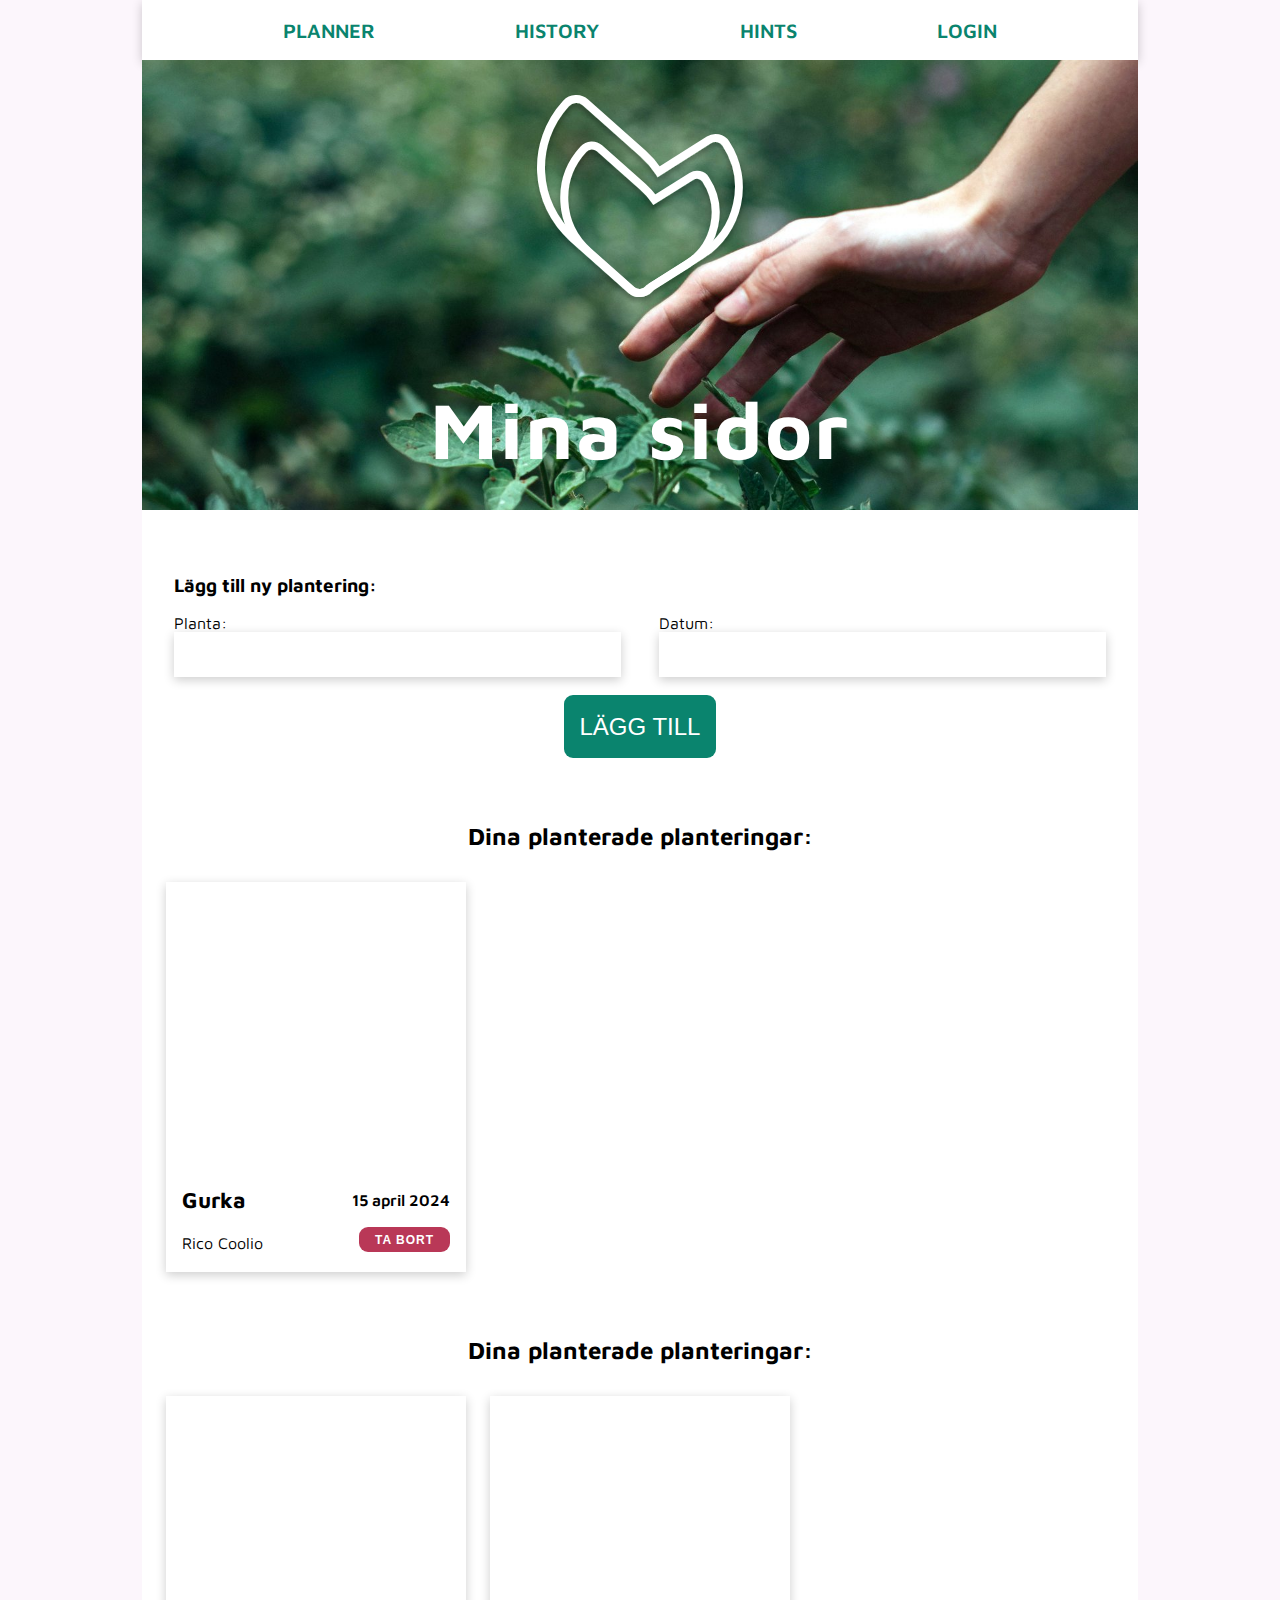
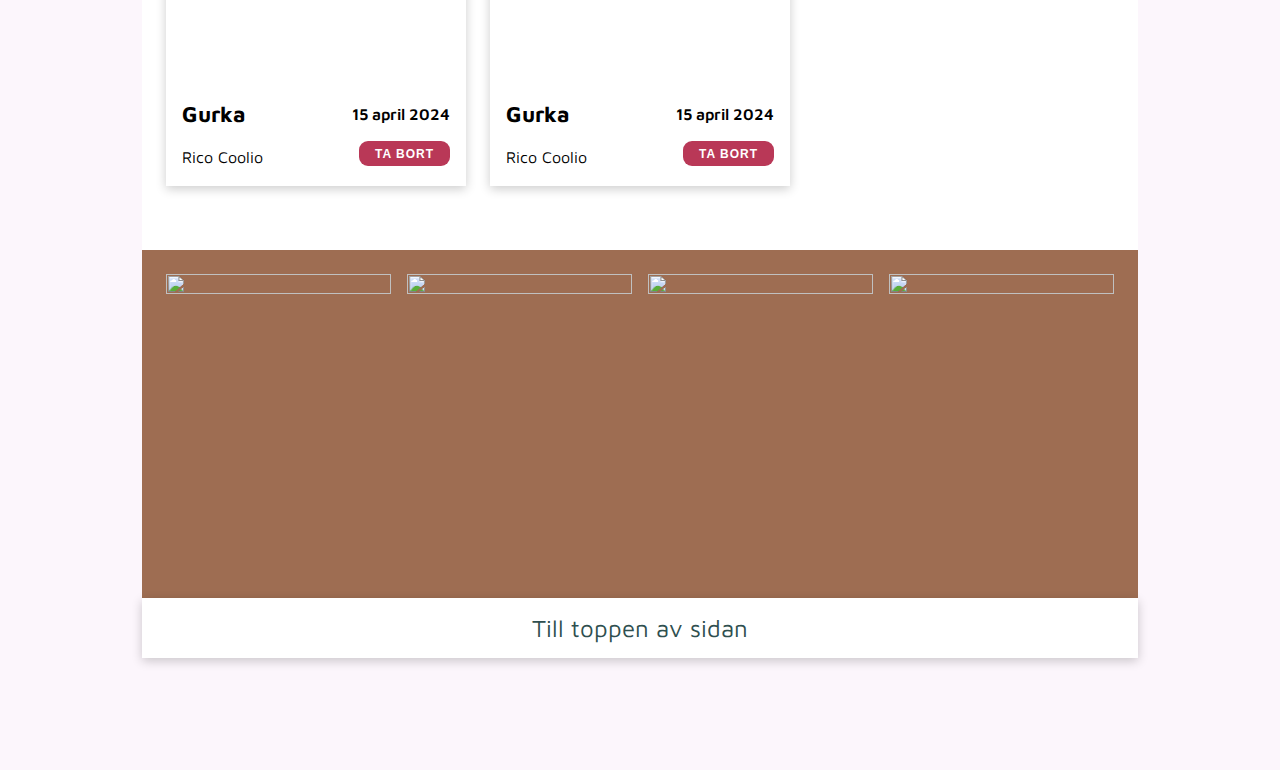
==== my_pages.html @ f5037228 "page 2 desktop" ====
<!DOCTYPE html>
<html lang="en">
<head>
    <meta charset="UTF-8">
    <meta name="viewport" content="width=device-width, initial-scale=1.0">
    <title>Mina sidor</title>
    <link rel="stylesheet" href="my_pages.css">
    <link href='https://fonts.googleapis.com/css?family=Maven Pro' rel='stylesheet'>
</head>
<body>
    <div class="wrapper">
        <header>
            <nav>
                <a href="">PLANNER</a>
                <a href="">HISTORY</a>
                <a href="">HINTS</a>
                <a href="">LOGIN</a>
            </nav>
            <section class="hero">
                <figure>
                    <img src="./imgs/logo.svg" alt="logo">
                </figure>
                <h1>Mina sidor</h1>
            </section>
            <form>
                <fieldset>
                    <h3>Lägg till ny plantering:</h3><br>
                    <div class="inputs">
                        <aside>
                            <label for="plant">Planta:</label><br>
                            <input type="text" id="plant">
                        </aside>
                        <aside>
                            <label for="date">Datum:</label><br>
                            <input type="text" id="date">
                        </aside>
                    </div>
                </fieldset><br>
                <div class="btn-center">
                    <button>Lägg till</button>
                </div>
            </form>
        </header>
        <main>
            <h2>Dina planterade planteringar:</h2>
            <section class="cards">
                <article>
                    <figure class="image-form" id="bg-image-1">
                        <img src="./imgs/plant.svg" alt="plant-svg-img">
                    </figure>
                    <div class="card-footer">
                        <h3>Gurka</h3>
                        <p class="date">15 april 2024</p>
                        <p class="sort">Rico Coolio</p>
                        <button>Ta bort</button>
                        <img class="trash" src="./imgs/trash-can.svg" alt="trash-basket">   
                    </div>
                </article>
            </section>
            <h2>Dina planterade planteringar:</h2>
            <section class="cards">
                <article>
                    <figure class="image-form" id="bg-image-1">
                        <img src="./imgs/plant.svg" alt="plant-svg-img">
                    </figure>
                    <div class="card-footer">
                        <h3>Gurka</h3>
                        <p class="date">15 april 2024</p>
                        <p class="sort">Rico Coolio</p>
                        <button>Ta bort</button>
                        <img class="trash" src="./imgs/trash-can.svg" alt="trash-basket">   
                    </div>
                </article>
                <article>
                    <figure class="image-form" id="bg-image-1">
                        <img src="./imgs/plant.svg" alt="plant-svg-img">
                    </figure>
                    <div class="card-footer">
                        <h3>Gurka</h3>
                        <p class="date">15 april 2024</p>
                        <p class="sort">Rico Coolio</p>
                        <button>Ta bort</button>
                        <img class="trash" src="./imgs/trash-can.svg" alt="trash-basket">   
                    </div>
                </article>
                <article></article>
            </section>
        </main>
        <footer>
            <section class="gallery">
                <article>
                    <img src="https://plus.unsplash.com/premium_photo-1678344170545-c3edef92a16e?q=80&w=2942&auto=format&fit=crop&ixlib=rb-4.0.3&ixid=M3wxMjA3fDB8MHxwaG90by1wYWdlfHx8fGVufDB8fHx8fA%3D%3D" alt="">
                </article>
                <article>
                    <img src="https://images.unsplash.com/photo-1515150144380-bca9f1650ed9?q=80&w=2787&auto=format&fit=crop&ixlib=rb-4.0.3&ixid=M3wxMjA3fDB8MHxwaG90by1wYWdlfHx8fGVufDB8fHx8fA%3D%3D" alt="">
                </article>
                <article>
                    <img src="https://images.unsplash.com/photo-1464226184884-fa280b87c399?q=80&w=2500&auto=format&fit=crop&ixlib=rb-4.0.3&ixid=M3wxMjA3fDB8MHxwaG90by1wYWdlfHx8fGVufDB8fHx8fA%3D%3D" alt="">
                </article>
                <article>
                    <img src="https://plus.unsplash.com/premium_photo-1681398651047-78491e34f66a?q=80&w=2940&auto=format&fit=crop&ixlib=rb-4.0.3&ixid=M3wxMjA3fDB8MHxwaG90by1wYWdlfHx8fGVufDB8fHx8fA%3D%3D" alt="">
                </article>
            </section>
            <section class="bottom-link">
                <a href="#">Till toppen av sidan</a>
            </section>
        </footer>
    </div>    
</body>
</html>
---- my_pages.css ----
:root {
    --wrapper-color: rgb(252, 246, 252);
    --bg-color-brown: rgb(158, 109, 82);
    --bg-color-green: rgb(10, 132, 110);
    --bg-card-button: rgb(185, 56, 87);
}

* {
    box-sizing: border-box;
    margin: 0;
    padding: 0;
}

body {
    display: flex;
    justify-content: center;
    background-color: var(--wrapper-color);
}

.wrapper {
    min-height: 100vh;
    max-width: 1000px;
    font-family: 'Maven Pro';
    background-color: white;
    margin-bottom: 7rem;
}

header nav {
    display: flex;
    justify-content: space-evenly;
    align-items: center;
    height: 60px;
    box-shadow: 0 3px 10px rgb(0 0 0 / 0.2);

    a {
        color: var(--bg-color-green);
        text-decoration: none;
        font-size: 20px;
        font-weight: 600;
    }
}

.hero {
    height: 50vh;
    background-image: url("./imgs/earth-with-plants.jpg");
    background-size: cover;
    background-position: center;
    display: flex;
    flex-direction: column;
    align-items: center;
    justify-content: space-around;
    color: white;
    font-size: 40px;
    letter-spacing: 2px;
}

form {
    margin: 4rem 2rem;

    fieldset {
        border: none;
    }
}

.inputs {
    display: flex;
    width: 100%;
    justify-content: space-between;
    
    aside {
        width: 48%;
    }
}

input[type=text] {
    height: 45px;
    width: 100%;
    border: none;
    box-shadow: 0 3px 10px rgb(0 0 0 / 0.2);
}

.btn-center {
    text-align: center;
}

button {
    width: max-content;
    height: 63px;
    padding: 0 1rem;
    background-color: var(--bg-color-green);
    border-radius: 9px;
    color: white;
    font-size: 24px;
    border: none;
    cursor: pointer;
    text-transform: uppercase;
}

main h2 {
    text-align: center;
}

.cards {
    display: grid;
    grid-template-columns: repeat(3, fr);
    gap: 1.5rem;
    margin: 2rem 1.5rem 4rem;

    article {
        width: 300px;
        height: 390px;
        box-shadow: 0 3px 10px rgb(0 0 0 / 0.2);
        
        .image-form {
            background-image: url("https://images.unsplash.com/photo-1518568403628-df55701ade9e?q=80&w=2940&auto=format&fit=crop&ixlib=rb-4.0.3&ixid=M3wxMjA3fDB8MHxwaG90by1wYWdlfHx8fGVufDB8fHx8fA%3D%3D");
            width: 100%;
            aspect-ratio: 1;
            background-position: center;
            background-size: cover;
            display: flex;
            justify-content: center;
            align-items: center;
        }
    }

    article:nth-child(1) {
        grid-column: 1 / 1;
    }

    article:nth-child(3) {
        grid-column: 3 / 4;
        visibility: hidden;
    }

    .card-footer {
        height: 80px;
        display: grid;
        grid-template-columns: 1fr 1fr;
        justify-items: start;
        align-items: center;
        padding: 0 1rem;

        h3 {
            font-size: 22px;
        }

        p {
            font-size: 16px;
        }

        .date {
            justify-self: end;
            font-weight: 600;
        }

        .sort {
            margin-top: auto;
        }

        button {
            background-color: var(--bg-card-button);
            height: 25px;
            font-size: 12px;
            letter-spacing: 1px;
            font-weight: 600;
            justify-self: end;
            margin-top: auto;
        }

        img.trash {
            height: 0;
        }
    }
}

.gallery {
    display: grid;
    grid-template-columns: repeat(4, 1fr);
    gap: 1rem;
    padding: 1.5rem;
    background-color: var(--bg-color-brown);

    article img {
        width: 100%;
        aspect-ratio: 3 / 4;
        object-fit: cover;
        object-position: center;
    }
}

.bottom-link {
    height: 60px;
    box-shadow: 0 3px 10px rgb(0 0 0 / 0.2);
    text-align: center;
    padding: 1rem;

    a {
        color: darkslategray;
        text-decoration: none;
        font-size: 24px;
    }
}
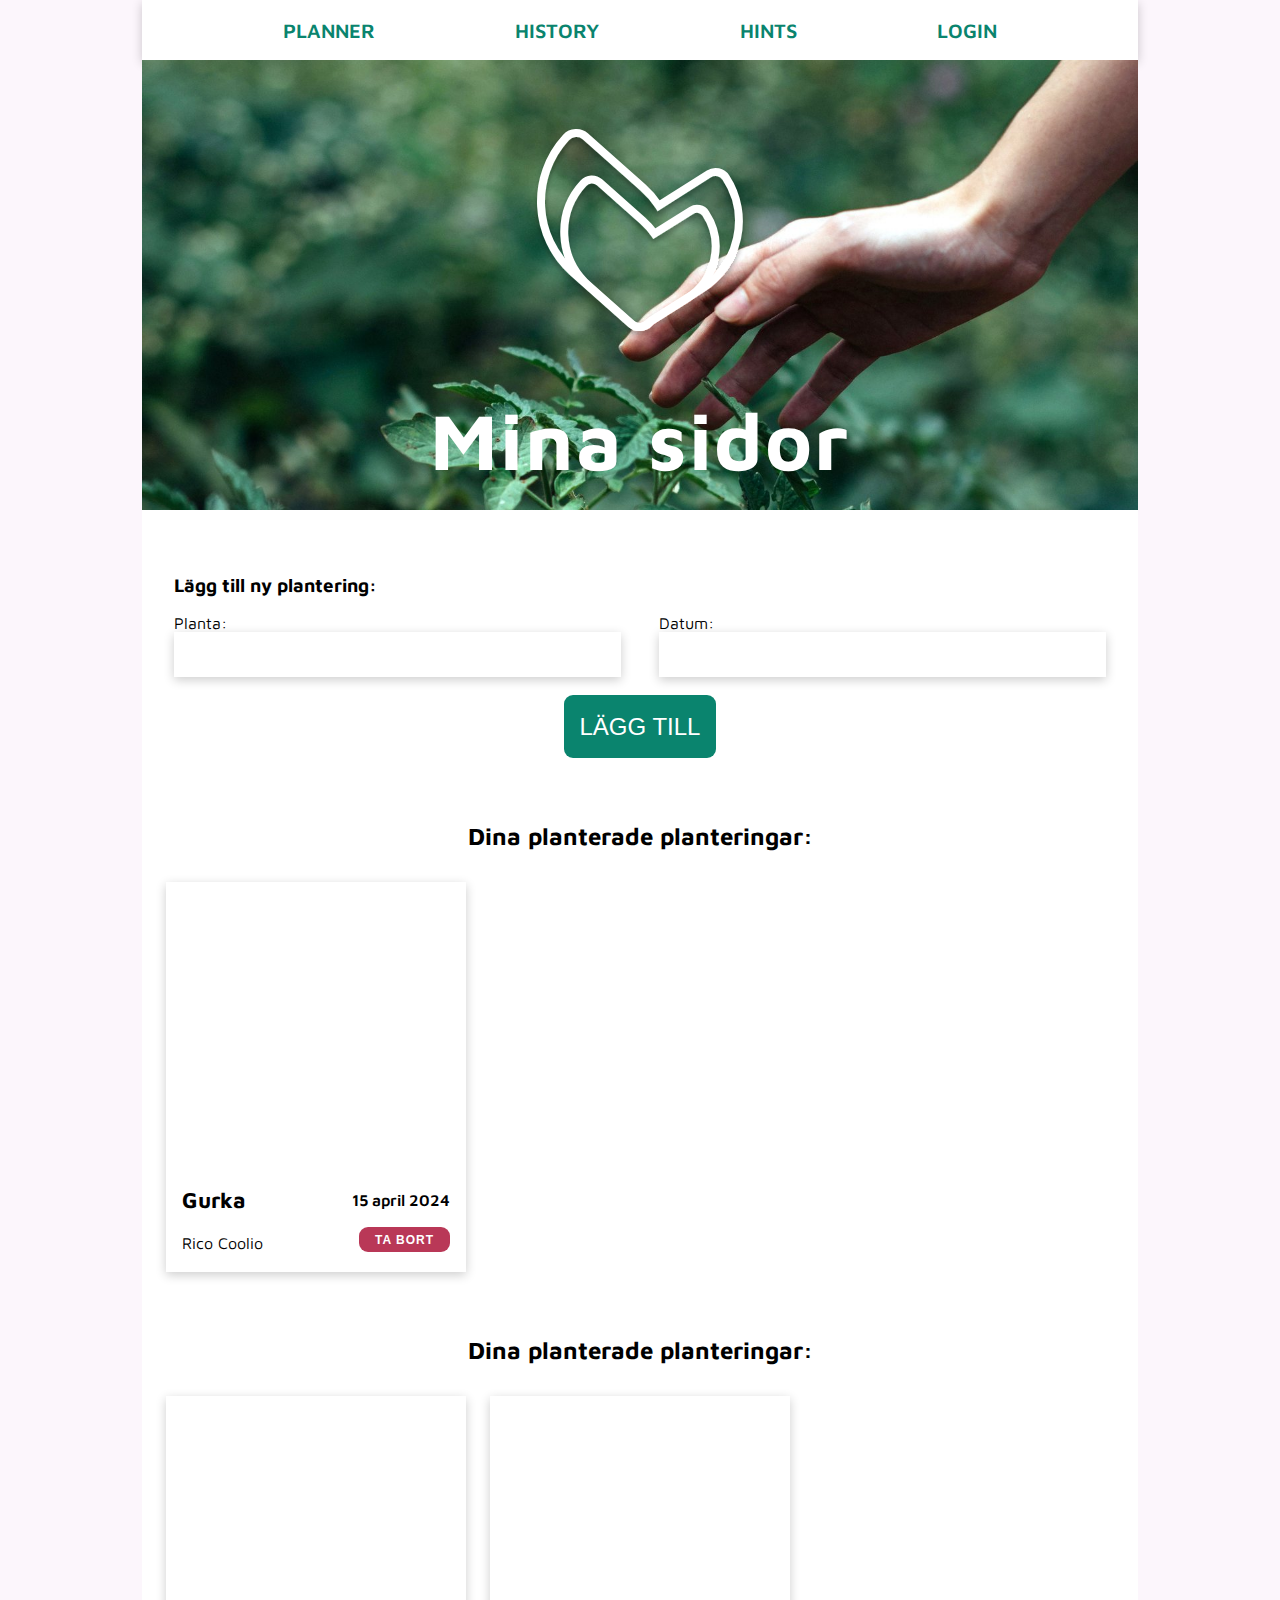
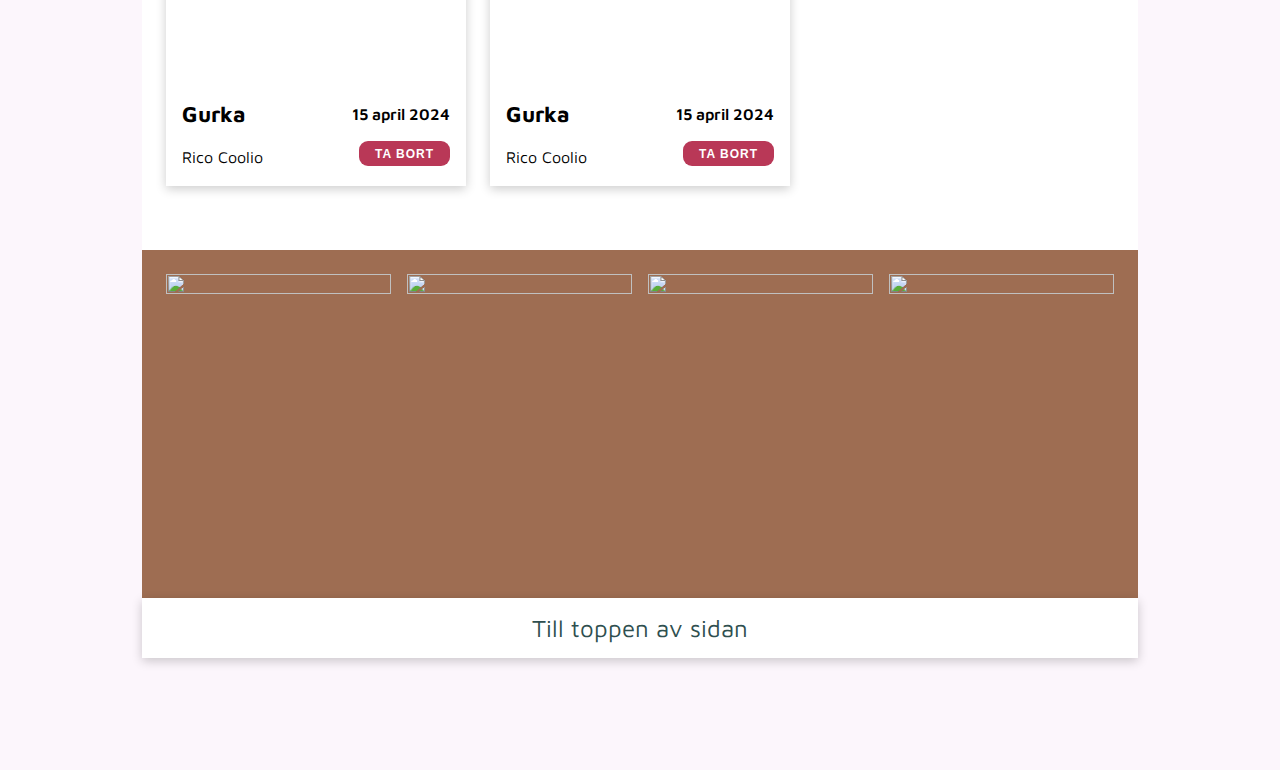
==== commit 682604e5: "page 2 mobile" ====
--- a/my_pages.html
+++ b/my_pages.html
@@ -17,6 +17,7 @@
                 <a href="">LOGIN</a>
             </nav>
             <section class="hero">
+                <img class="burger" src="./imgs/burger-menu.svg" alt="burger-menu">
                 <figure>
                     <img src="./imgs/logo.svg" alt="logo">
                 </figure>
--- a/my_pages.css
+++ b/my_pages.css
@@ -52,6 +52,10 @@
     color: white;
     font-size: 40px;
     letter-spacing: 2px;
+
+    .burger {
+        height: 0;
+    }
 }
 
 form {
@@ -199,4 +203,136 @@
         text-decoration: none;
         font-size: 24px;
     }
+}
+
+@media screen and (max-width: 700px) {
+    .wrapper {
+        margin-bottom: 0;
+        min-width: 100%;
+    }
+
+    header {
+        nav {
+            display: none;
+        }
+
+        .hero {
+            width: 100%;
+            aspect-ratio: 1;
+
+            figure {
+                display: flex;
+                justify-content: center;
+                align-items: center;
+
+                img {
+                    width: 80%;
+                }
+            }
+
+            .burger {
+                height: 1.5rem;
+                position: absolute;
+                top: .5rem;
+                right: .5rem;
+            }
+        }
+
+        form {
+            margin: 2rem 1rem;
+        }
+
+        h1 {
+            font-size: 32px;
+        }
+
+        h3 {
+            text-align: center;
+        }
+    }
+
+    .inputs {
+        flex-direction: column;
+
+        aside {
+            width: 100%;
+        }
+    }
+
+    input[type=text] {
+        height: 36px;
+        margin: .5rem 0;
+    }
+
+    button {
+        height: 42px;
+        font-size: 16px;
+    }
+
+    main {
+
+        h2 {
+            font-size: 16px;
+            margin-top: 2rem;
+        }
+    }
+
+    .cards {
+        grid-template-columns: 1fr 1fr;
+        gap: .5rem;
+        margin: 1rem .5rem;
+
+        article {
+            width: 170px;
+            height: 250px;
+
+            figure img {
+                display: none;
+            }
+
+            .card-footer {
+                padding: .3rem;
+
+                h3 {
+                    font-size: 16px;
+                }
+
+                p {
+                    font-size: 11px;
+                }
+
+                button {
+                    display: none;
+                }
+
+                img.trash {
+                    height: 16px;
+                    margin-left: auto;
+                    margin-top: auto;
+                }
+            }
+        }
+
+        article:nth-child(3) {
+            display: none;
+        }
+    
+    }
+
+    .gallery {
+        grid-template-columns: 1fr 1fr;
+        padding: 1rem;
+        gap: .5rem;
+        margin-top: 2rem;
+
+        article img {
+            aspect-ratio: 9 / 6;
+        }
+    }
+
+    .bottom-link {  
+        a {
+            font-size: 16px;
+        }
+    }
 }